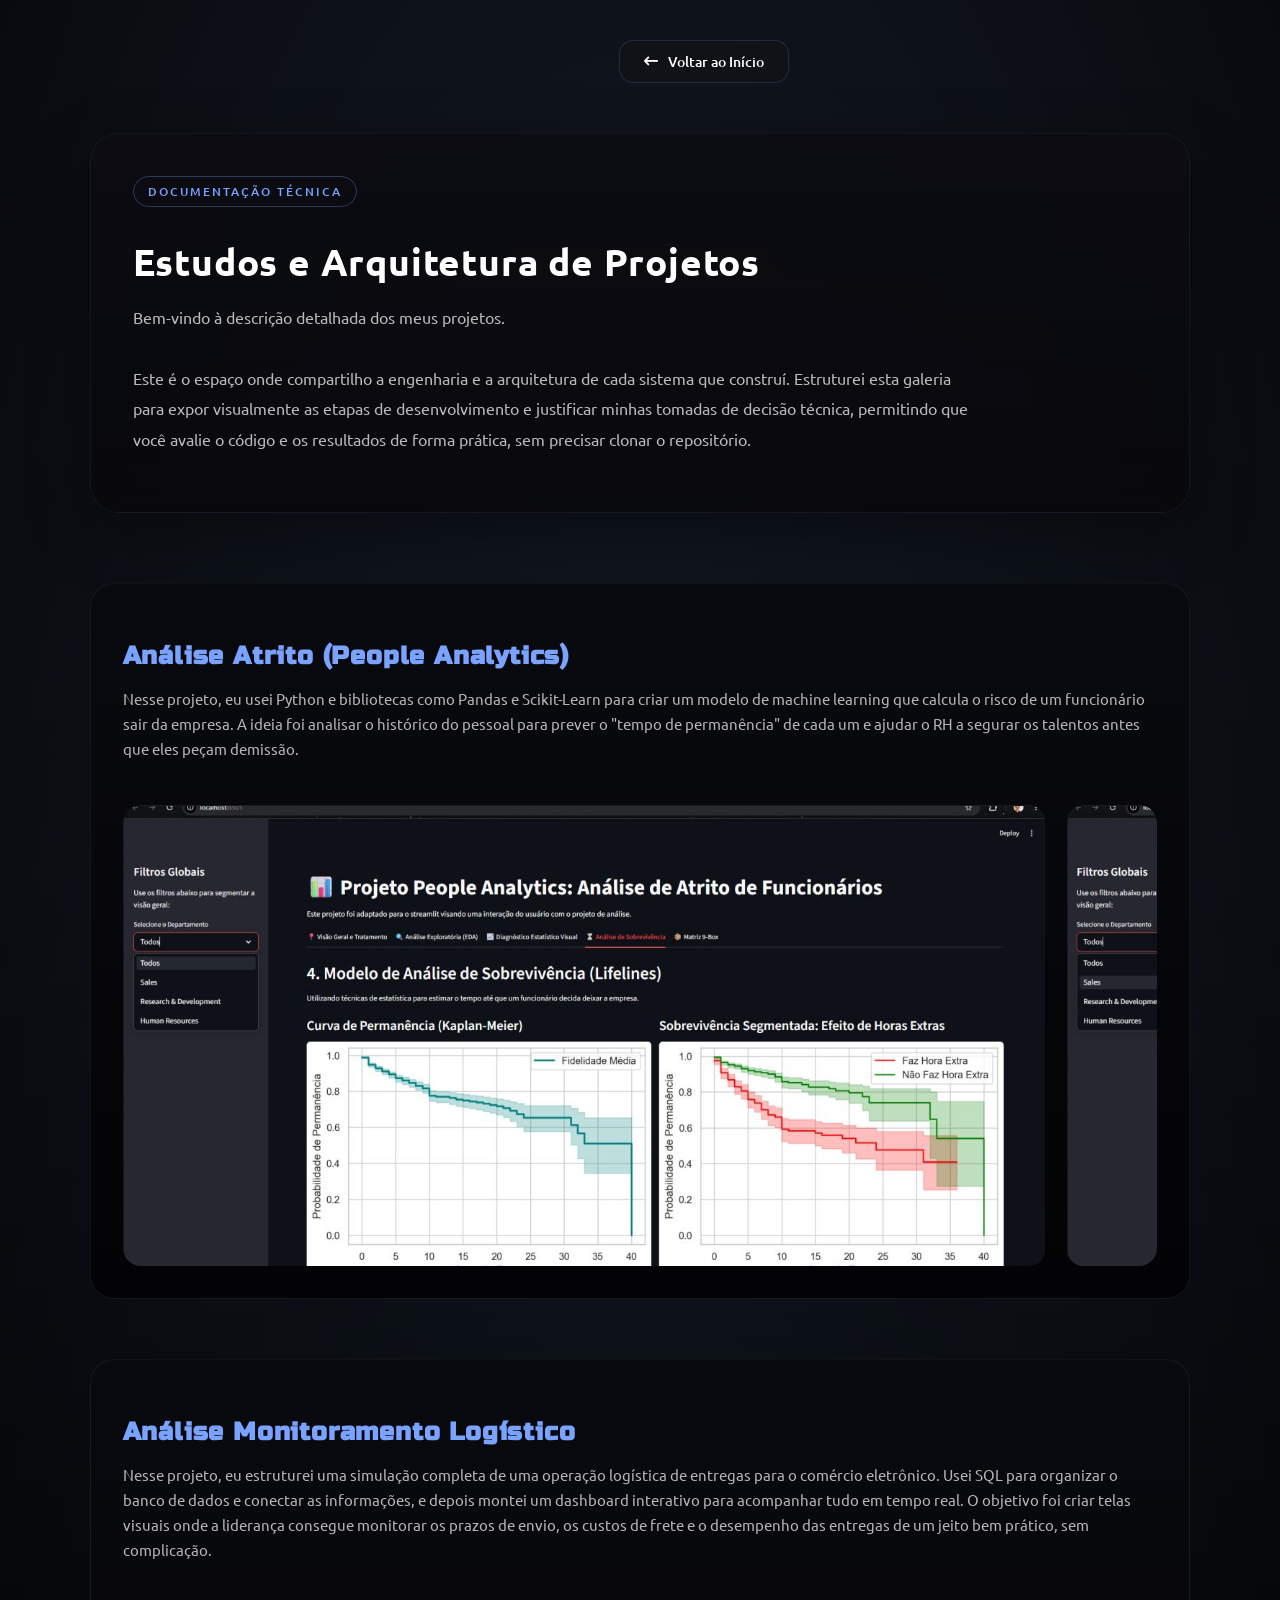
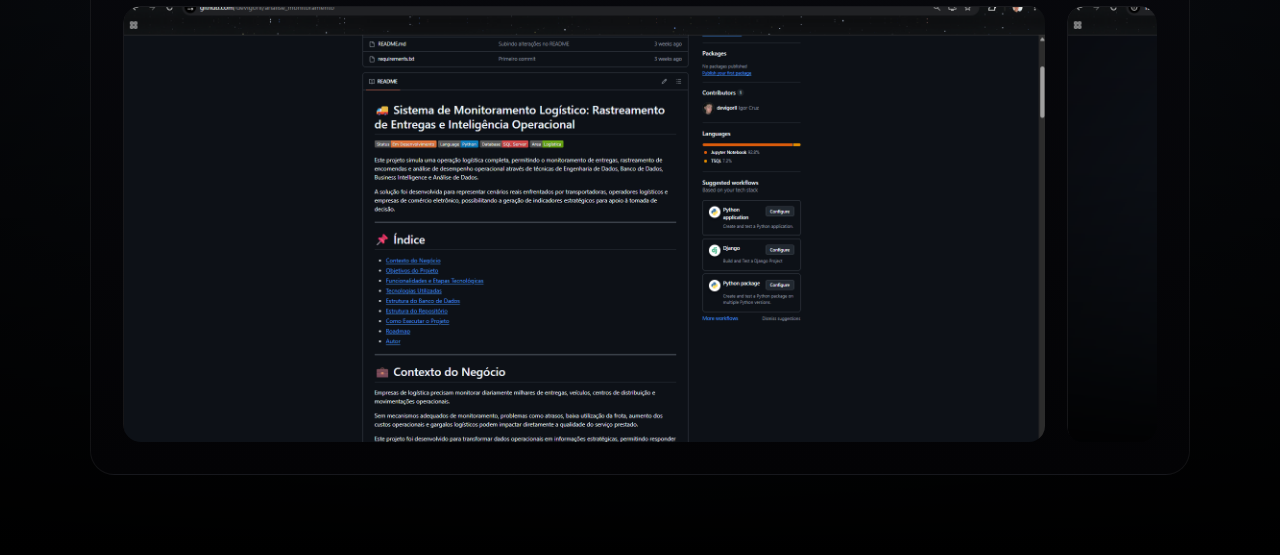
==== descricao.html @ 9c1fa3c3 "teste" ====
<!DOCTYPE html>
<html lang="pt-BR">
<head>
  <meta charset="UTF-8" />
  <meta name="viewport" content="width=device-width, initial-scale=1.0" />

  <title>Igor Cruz | Detalhes dos Projetos</title>

  <link rel="stylesheet" href="descricao_style.css" />

  <link rel="preconnect" href="https://fonts.googleapis.com">
  <link rel="preconnect" href="https://fonts.gstatic.com" crossorigin>
  <link href="https://fonts.googleapis.com/css2?family=Russo+One&family=Ubuntu:wght=300;400;500;700&display=swap" rel="stylesheet">

  <link rel="stylesheet" href="https://cdnjs.cloudflare.com/ajax/libs/font-awesome/6.5.2/css/all.min.css" >
</head>

<body class="projects-page">

  <!-- Fundo Espacial Integrado com a Home -->
  <div id="stars"></div>
  <div id="stars2"></div>
  <div id="stars3"></div>

  <!-- Header Centralizado -->
  <header class="navbar-centered">
    <a href="index.html" class="btn-back-centered">
      <i class="fa-solid fa-arrow-left-long"></i> Voltar ao Início
    </a>
  </header>

  <!-- Container Principal -->
  <main class="section-projects">
    
    <!-- Apresentação Profissional de Alto Impacto -->
    <section class="page-intro-card">
      <span class="tag-internal">DOCUMENTAÇÃO TÉCNICA</span>
      <h1 class="intro-title">Estudos e Arquitetura de Projetos</h1>
      <p class="intro-text">
        Bem-vindo à descrição detalhada dos meus projetos. <br><br>
        Este é o espaço onde compartilho a engenharia e a arquitetura de cada sistema que construí. Estruturei esta galeria para expor visualmente as etapas de desenvolvimento e justificar minhas tomadas de decisão técnica, permitindo que você avalie o código e os resultados de forma prática, sem precisar clonar o repositório.      </p>
    </section>

    <!-- Grid Seguro para Copiar e Colar -->
    <div class="detailed-projects-container">







      <!-- ================= COMPONENTE DE PROJETO (COPIE DAQUI PARA ADICIONAR NOVOS) ================= -->
      <article class="project-detail-block">
        <div class="project-info">
          <h3>Análise Atrito (People Analytics)</h3>
          <p>
Nesse projeto, eu usei Python e bibliotecas como Pandas e Scikit-Learn para criar um modelo de machine learning que calcula o risco de um funcionário sair da empresa. A ideia foi analisar o histórico do pessoal para prever o "tempo de permanência" de cada um e ajudar o RH a segurar os talentos antes que eles peçam demissão.          </p>
        </div>

        <div class="carousel-wrapper">
          <div class="carousel-track">
            <div class="carousel-item">
              <img src="img/people_analytcs/tela_inicial.jpg" alt="Tela Inicial do Projeto">
            </div>
            <div class="carousel-item">
              <img src="img/people_analytcs/dashboard.jpg" alt="Dashboard de Monitoramento">
            </div>
            <div class="carousel-item">
              <img src="img/people_analytcs/codigo.jpg" alt="Estrutura de Código Python">
            </div>
            <div class="carousel-item">
              <img src="img/people_analytcs/documentacao.jpg" alt="Documentação Técnica">
            </div>
          </div>
          <div class="carousel-hint">
            <i class="fa-solid fa-arrows-left-right"></i> Deslize para os lados para ver mais fotos
          </div>
        </div>
      </article>
      <!-- ========================== FIM DO COMPONENTE ========================== -->








      <!-- ================= COMPONENTE DE PROJETO (COPIE DAQUI PARA ADICIONAR NOVOS) ================= -->
      <article class="project-detail-block">
        <div class="project-info">
          <h3>Análise Monitoramento Logístico</h3>
          <p>
Nesse projeto, eu estruturei uma simulação completa de uma operação logística de entregas para o comércio eletrônico. Usei SQL para organizar o banco de dados e conectar as informações, e depois montei um dashboard interativo para acompanhar tudo em tempo real. O objetivo foi criar telas visuais onde a liderança consegue monitorar os prazos de envio, os custos de frete e o desempenho das entregas de um jeito bem prático, sem complicação.          </p>
        </div>

        <div class="carousel-wrapper">
          <div class="carousel-track">
            <div class="carousel-item">
              <img src="img/analise_monitoramento/readmeee.png" alt="Readme do projeto">
            </div>
            <div class="carousel-item">
              <img src="img/analise_monitoramento/populando.png" alt="Código do projeto | Populando banco">
            </div>
            <div class="carousel-item">
              <img src="img/analise_monitoramento/dashpower.png" alt="Dashboard Inicial em Power BI">
            </div>
            <div class="carousel-item">
              <img src="img/analise_monitoramento/codigo.png" alt="Código do projeto | Estrutura de código">
            </div>
          </div>
          <div class="carousel-hint">
            <i class="fa-solid fa-arrows-left-right"></i> Deslize para os lados para ver mais fotos
          </div>
        </div>
      </article>
      <!-- ========================== FIM DO COMPONENTE ========================== -->








    </div>
  </main>

</body>
</html>
---- descricao_style.css ----
/* ========================================= */
/* REESTRUTURAÇÃO COMPLETA DA SEGUNDA PÁGINA */
/* ========================================= */

html,
body {
  margin: 0;
  padding: 0;
  width: 100%;
  overflow-x: hidden;
}

.projects-page {

    background:
  linear-gradient(
    to bottom,
    rgba(0,0,0,0) 0%,
    rgba(0,0,0,.2) 40%,
    rgba(0,0,0,.6) 75%,
    #000 100%
  ),
  radial-gradient(
    ellipse at bottom,
    #1b2735 0%,
    #090a0f 100%
  );

  font-family: "Ubuntu", sans-serif;
  min-height: 100vh;
  position: relative;
  overflow-x: hidden;
}

/* Header e Botão Centralizado */
.navbar-centered {
  width: 100%;
  padding: 40px 5% 20px 5%;
  display: flex;
  justify-content: center;
  align-items: center;
  position: relative;
  z-index: 10;
}

.btn-back-centered {
  display: inline-flex;
  align-items: center;
  justify-content: center;
  gap: 10px;

  padding: 11px 24px;

  border-radius: 14px;

  text-decoration: none;

  color: #ffffff;

  font-family: "Ubuntu", sans-serif;
  font-size: 0.88rem;
  font-weight: 500;

  background: rgba(18, 18, 25, 0.85);
  border: 1px solid rgba(122, 162, 255, 0.18);

  backdrop-filter: blur(16px);
  -webkit-backdrop-filter: blur(16px);

  transition: all 0.35s ease;
}

.btn-back-centered:hover {
  background: #7aa2ff;
  color: #090a0f;

  border-color: #7aa2ff;

  transform: translateY(-3px);

  box-shadow: 0 12px 30px rgba(122, 162, 255, 0.35);
}
/* Container de Conteúdo */
.section-projects {
    padding: 30px 7% 80px;
    position: relative;
    z-index: 10;
    max-width: 1200px;
    margin: 0 auto;
}

/* Card de Introdução Profissional */
.page-intro-card{

    background:linear-gradient(
        180deg,
        rgba(12,12,18,.95),
        rgba(8,8,12,.90)
    );

    border:1px solid rgba(122,162,255,.08);

    border-radius:28px;

    padding: 42px;

    margin-bottom:70px;

    backdrop-filter:blur(20px);

    box-shadow:
    0 20px 60px rgba(0,0,0,.35);
}

.tag-internal {
  display: inline-block;
  margin-bottom: 15px;
  padding: 6px 14px;
  border: 1px solid rgba(122, 162, 255, 0.3);
  border-radius: 999px;
  color: #7aa2ff;
  font-size: 0.75rem;
  font-weight: 500;
  letter-spacing: 2px;
}

.intro-title{

    font-size:2.3rem;

    color:white;

    margin:18px 0;

    line-height:1.2;

    letter-spacing:.8px;
}

.intro-text{

    font-size:1rem;

    line-height:1.9;

    color:rgba(255,255,255,.72);

    max-width:850px;
}

/* Grid Seguro para Clonagem */
.detailed-projects-container {
  display: grid;
  grid-template-columns: 1fr;
  gap: 60px;
}

/* Card de Projeto Individual */
.project-detail-block {
  background: linear-gradient(180deg, #090a0f 0%, #030305 100%);
  border: 1px solid rgba(255, 255, 255, 0.06);
  border-radius: 24px;
  padding: 32px;

  display: flex;
  flex-direction: column;

  gap: 28px;

  height: 650px;          /* altura fixa */
  overflow: hidden;

  transition: all .35s ease;
}

.project-detail-block:hover {
  transform: translateY(-5px);
  border-color: rgba(122,162,255,.18);
  box-shadow: 0 18px 45px rgba(0,0,0,.45);
}

.project-info h3 {
  font-family: "Russo One", sans-serif;
  font-size: 1.55rem;
  color: #7aa2ff;
  margin-bottom: 8px;
  letter-spacing: 0.8px;
}

.project-info p {
  color: rgba(255, 255, 255, 0.7);
  line-height: 1.65;
  font-size: 0.95rem;
}

/* ============================= */
/* CARROSSEL */
/* ============================= */

.carousel-wrapper {

    flex: 1;

    width: 100%;

    overflow-x: auto;

    overflow-y: hidden;

    border-radius: 18px;

    scrollbar-width: thin;

    scrollbar-color: rgba(122,162,255,.25) transparent;

}

.carousel-wrapper::-webkit-scrollbar{

    height:7px;

}

.carousel-wrapper::-webkit-scrollbar-thumb{

    background:rgba(122,162,255,.25);

    border-radius:20px;

}

.carousel-track{

    display:flex;

    gap:22px;

    width:max-content;

    height:100%;

    padding-bottom:10px;

}

.carousel-item{

    flex:0 0 calc(50% - 11px);

    width: 450px;

    height:100%;

    border-radius:16px;

    overflow:hidden;

}

.carousel-item img{

    width:100%;

    height:100%;

    object-fit:cover;

    display:block;

    border-radius:16px;

    border:1px solid rgba(255,255,255,.08);

    transition:.35s;

}

.carousel-item img:hover{

    transform:scale(1.02);

    border-color:#7aa2ff;

}

.carousel-hint{

    display:flex;

    align-items:center;

    justify-content:center;

    margin-top:15px;

    color:rgba(255,255,255,.45);

    font-size:.82rem;

    gap:10px;

}

.project-detail-block:hover{

    border-color:rgba(122,162,255,.20);

    transform:translateY(-5px);

    box-shadow:
    0 18px 45px rgba(0,0,0,.45);
}

/* ========================================= */
/* MEDIA QUERIES (RESPONSIVIDADE AJUSTADA)   */
/* ========================================= */

@media (max-width:1024px){

.project-detail-block{

    height:680px;

}

.carousel-item{

    width:430px;

}

}

@media (max-width:768px){

.section-projects{

    padding:20px 5% 70px;

}

.page-intro-card{

    padding:30px;

}

.project-detail-block{

    height:auto;

    padding:25px;

}

.carousel-item{

    width:100vw;

    max-width:100%;

}

.carousel-item img{

    height:280px;

}

}
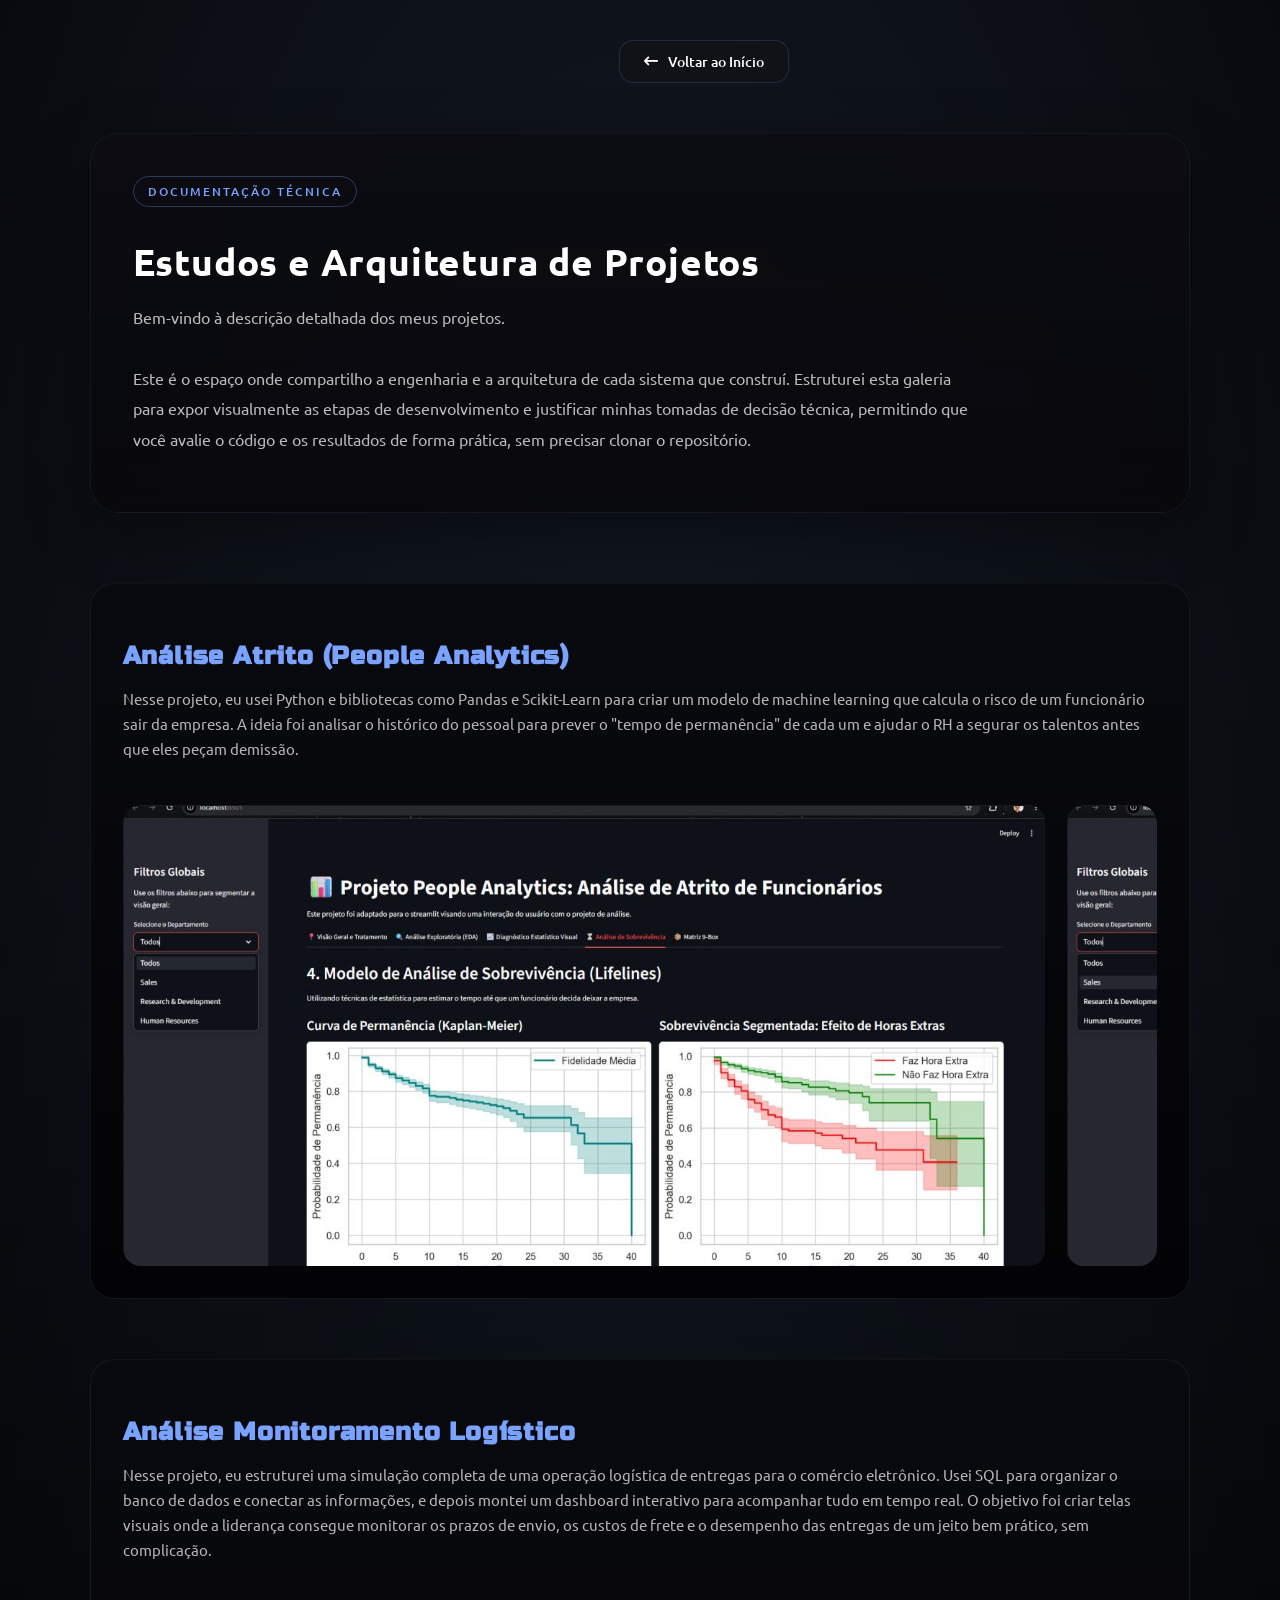
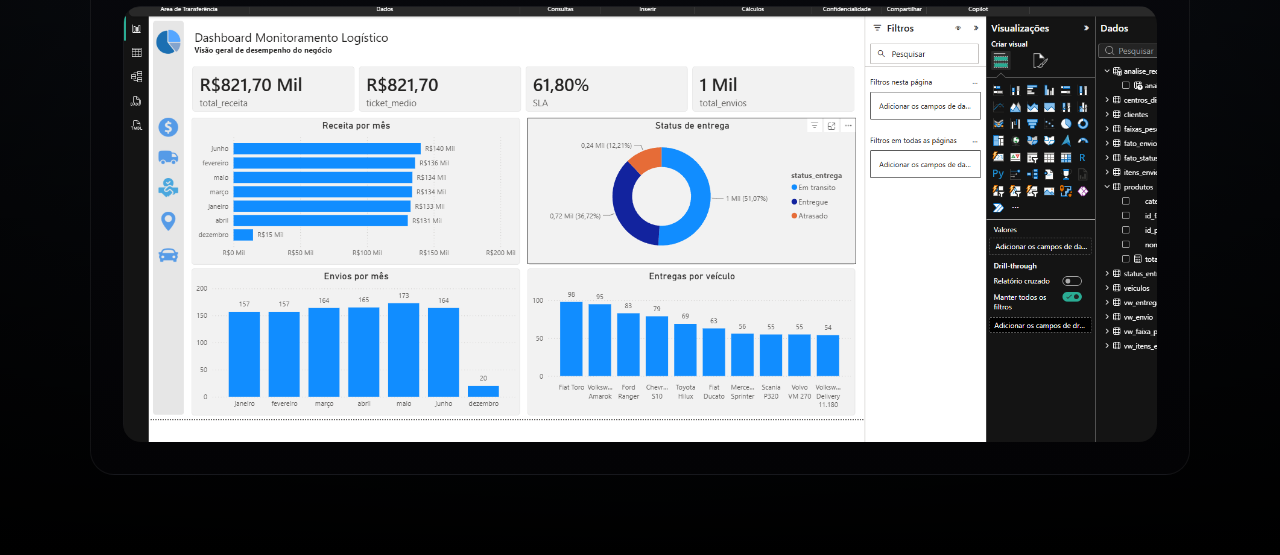
==== commit f0a5bf93: "Subindo alterações na descrição" ====
--- a/descricao.html
+++ b/descricao.html
@@ -98,16 +98,19 @@
         <div class="carousel-wrapper">
           <div class="carousel-track">
             <div class="carousel-item">
-              <img src="img/analise_monitoramento/readmeee.png" alt="Readme do projeto">
+              <img src="img/analise_monitoramento/dashpower.png" alt="Dasboard Inicial">
             </div>
             <div class="carousel-item">
-              <img src="img/analise_monitoramento/populando.png" alt="Código do projeto | Populando banco">
+              <img src="img/analise_monitoramento/join_vw_envio.png" alt="Joins SQL">
             </div>
             <div class="carousel-item">
-              <img src="img/analise_monitoramento/dashpower.png" alt="Dashboard Inicial em Power BI">
+              <img src="img/analise_monitoramento/financeiro.png" alt="Dasboard Financeiro">
             </div>
             <div class="carousel-item">
-              <img src="img/analise_monitoramento/codigo.png" alt="Código do projeto | Estrutura de código">
+              <img src="img/analise_monitoramento/codigo.png" alt="Código projeto">
+            </div>
+            <div class="carousel-item">
+              <img src="img/analise_monitoramento/readmeee.png" alt="Readme do projeto | Estrutura de código">
             </div>
           </div>
           <div class="carousel-hint">
